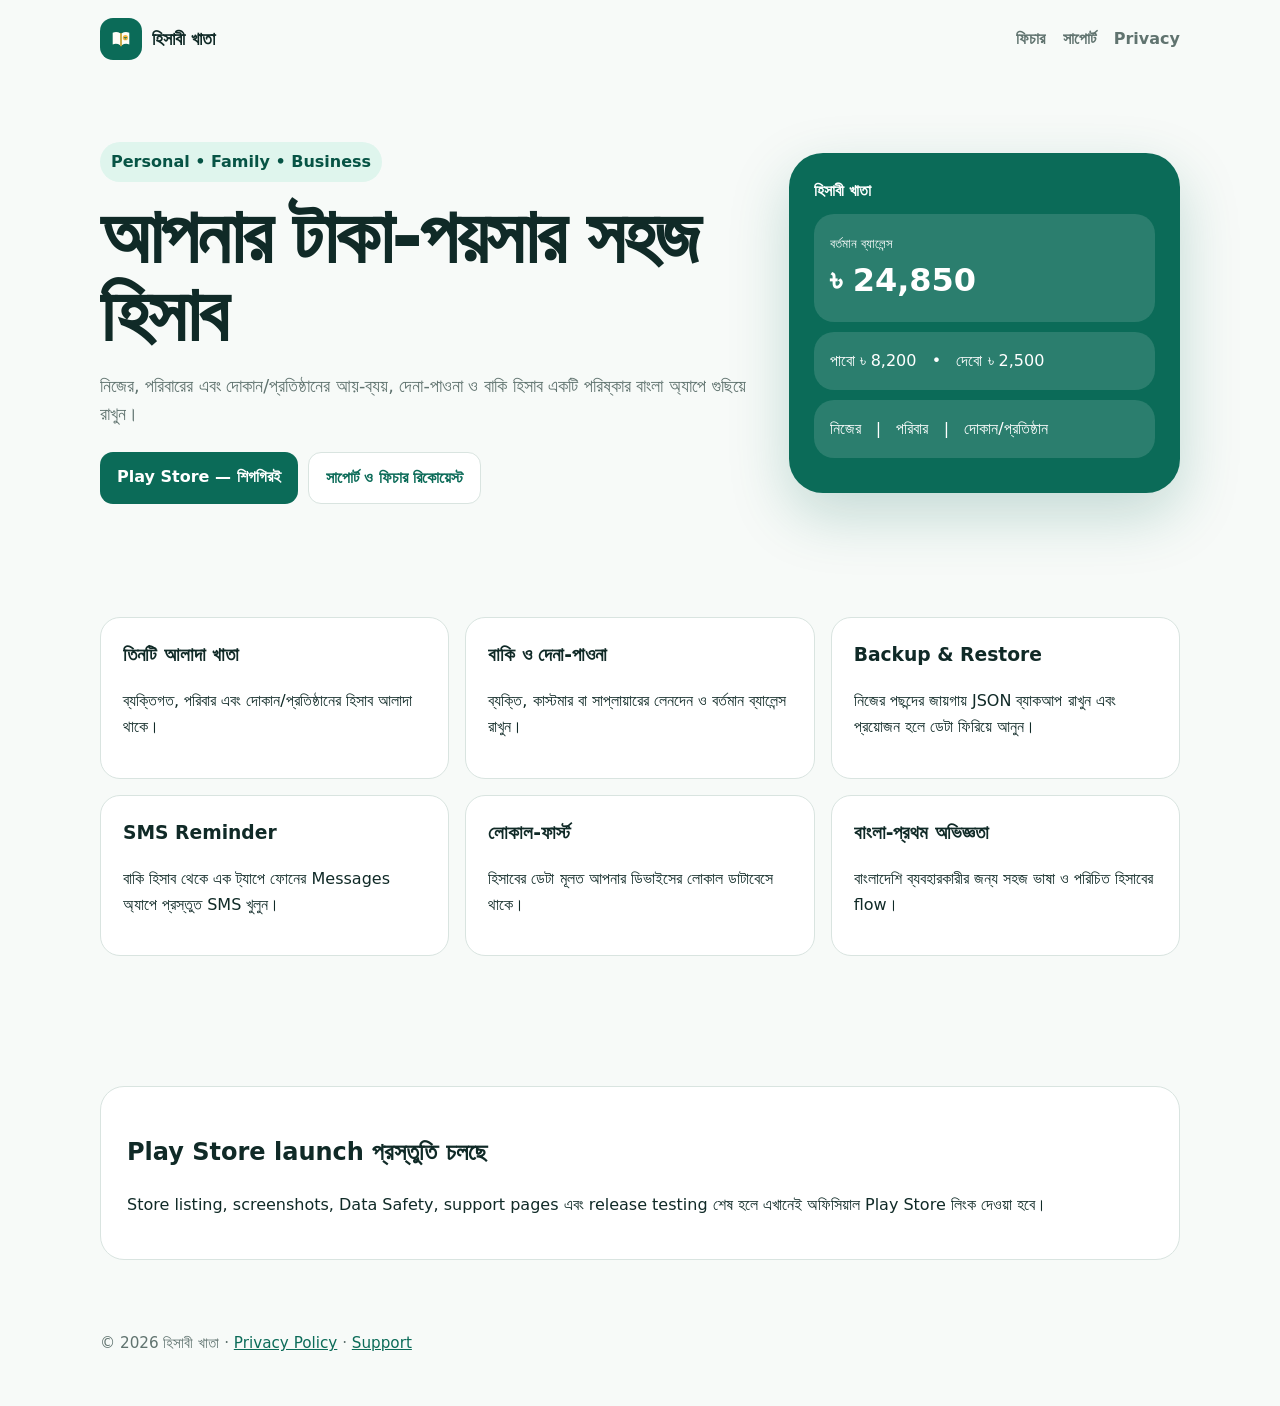
==== docs/index.html @ e55b3d7d "Add launch foundation backup support and branding v1.0" ====
<!doctype html>
<html lang="bn">
<head>
  <meta charset="utf-8">
  <meta name="viewport" content="width=device-width,initial-scale=1">
  <meta name="description" content="হিসাবী খাতা — ব্যক্তিগত, পরিবার ও দোকান/প্রতিষ্ঠানের আয়-ব্যয় ও বাকি হিসাবের সহজ অ্যাপ।">
  <title>হিসাবী খাতা — আপনার টাকা-পয়সার সহজ হিসাব</title>
  <link rel="stylesheet" href="styles.css">
</head>
<body>
<div class="wrap">
  <nav>
    <a class="brand" href="index.html"><span class="mark"><svg viewBox="0 0 108 108" width="28" height="28" aria-hidden="true">
<path fill="#fffdf7" d="M22 30C32 25 42 26 51 32V78C42 72 32 71 22 75Z"/>
<path fill="#fffdf7" d="M57 32C66 26 76 25 86 30V75C76 71 66 72 57 78Z"/>
<path fill="#f4b942" d="M51 32H57V78L54 84L51 78Z"/>
<circle cx="71" cy="49" r="10" fill="#f4b942"/>
<path fill="#0b6b58" d="M65 46H77V49H65ZM68 52H74V55H68Z"/>
</svg></span>হিসাবী খাতা</a>
    <div class="navlinks">
      <a href="#features">ফিচার</a>
      <a href="support.html">সাপোর্ট</a>
      <a href="privacy.html">Privacy</a>
    </div>
  </nav>

  <main>
    <section class="hero">
      <div>
        <span class="badge">Personal • Family • Business</span>
        <h1>আপনার টাকা-পয়সার সহজ হিসাব</h1>
        <p class="lead">নিজের, পরিবারের এবং দোকান/প্রতিষ্ঠানের আয়-ব্যয়, দেনা-পাওনা ও বাকি হিসাব একটি পরিষ্কার বাংলা অ্যাপে গুছিয়ে রাখুন।</p>
        <div class="cta">
          <span class="button">Play Store — শিগগিরই</span>
          <a class="button alt" href="support.html">সাপোর্ট ও ফিচার রিকোয়েস্ট</a>
        </div>
      </div>
      <div class="phone">
        <strong>হিসাবী খাতা</strong>
        <div class="card"><small>বর্তমান ব্যালেন্স</small><br><strong style="font-size:2rem">৳ 24,850</strong></div>
        <div class="card">পাবো ৳ 8,200 &nbsp; • &nbsp; দেবো ৳ 2,500</div>
        <div class="card">নিজের &nbsp; | &nbsp; পরিবার &nbsp; | &nbsp; দোকান/প্রতিষ্ঠান</div>
      </div>
    </section>

    <section id="features">
      <div class="grid">
        <div class="tile"><h3>তিনটি আলাদা খাতা</h3><p>ব্যক্তিগত, পরিবার এবং দোকান/প্রতিষ্ঠানের হিসাব আলাদা থাকে।</p></div>
        <div class="tile"><h3>বাকি ও দেনা-পাওনা</h3><p>ব্যক্তি, কাস্টমার বা সাপ্লায়ারের লেনদেন ও বর্তমান ব্যালেন্স রাখুন।</p></div>
        <div class="tile"><h3>Backup & Restore</h3><p>নিজের পছন্দের জায়গায় JSON ব্যাকআপ রাখুন এবং প্রয়োজন হলে ডেটা ফিরিয়ে আনুন।</p></div>
        <div class="tile"><h3>SMS Reminder</h3><p>বাকি হিসাব থেকে এক ট্যাপে ফোনের Messages অ্যাপে প্রস্তুত SMS খুলুন।</p></div>
        <div class="tile"><h3>লোকাল-ফার্স্ট</h3><p>হিসাবের ডেটা মূলত আপনার ডিভাইসের লোকাল ডাটাবেসে থাকে।</p></div>
        <div class="tile"><h3>বাংলা-প্রথম অভিজ্ঞতা</h3><p>বাংলাদেশি ব্যবহারকারীর জন্য সহজ ভাষা ও পরিচিত হিসাবের flow।</p></div>
      </div>
    </section>

    <section>
      <div class="panel">
        <h2>Play Store launch প্রস্তুতি চলছে</h2>
        <p>Store listing, screenshots, Data Safety, support pages এবং release testing শেষ হলে এখানেই অফিসিয়াল Play Store লিংক দেওয়া হবে।</p>
      </div>
    </section>
  </main>

  <footer>© 2026 হিসাবী খাতা · <a href="privacy.html">Privacy Policy</a> · <a href="support.html">Support</a></footer>
</div>
</body>
</html>
---- docs/styles.css ----
:root {
  --ink: #102a27;
  --brand: #0b6b58;
  --brand-dark: #075445;
  --mint: #dff5ed;
  --gold: #f4b942;
  --paper: #fffdf7;
  --muted: #60736f;
  --line: #d9e4e0;
}
* { box-sizing: border-box; }
body {
  margin: 0;
  font-family: system-ui, -apple-system, "Noto Sans Bengali", "Hind Siliguri", sans-serif;
  color: var(--ink);
  background: #f7faf8;
  line-height: 1.6;
}
a { color: var(--brand); }
.wrap { width: min(1080px, calc(100% - 32px)); margin: 0 auto; }
nav {
  display: flex; align-items: center; justify-content: space-between;
  padding: 18px 0;
}
.brand { display: flex; align-items: center; gap: 10px; font-weight: 800; font-size: 1.12rem; text-decoration: none; color: var(--ink); }
.mark { width: 42px; height: 42px; border-radius: 13px; background: var(--brand); display: grid; place-items: center; }
.navlinks { display: flex; gap: 18px; flex-wrap: wrap; }
.navlinks a { text-decoration: none; color: var(--muted); font-weight: 650; }
.hero { padding: 64px 0 48px; display: grid; grid-template-columns: 1.25fr .75fr; gap: 36px; align-items: center; }
.badge { display: inline-block; padding: 7px 11px; border-radius: 999px; background: var(--mint); color: var(--brand-dark); font-weight: 750; }
h1 { font-size: clamp(2.3rem, 7vw, 4.8rem); line-height: 1.02; margin: 16px 0; letter-spacing: -.04em; }
.lead { font-size: 1.1rem; color: var(--muted); max-width: 650px; }
.cta { display: flex; gap: 10px; flex-wrap: wrap; margin-top: 24px; }
.button { display: inline-block; padding: 12px 17px; border-radius: 13px; background: var(--brand); color: white; text-decoration: none; font-weight: 750; }
.button.alt { background: white; color: var(--brand); border: 1px solid var(--line); }
.phone { background: var(--brand); color: white; border-radius: 34px; padding: 25px; box-shadow: 0 22px 60px rgba(11,107,88,.22); }
.phone .card { background: rgba(255,255,255,.13); border-radius: 20px; padding: 16px; margin: 10px 0; }
.grid { display: grid; grid-template-columns: repeat(3, 1fr); gap: 16px; padding: 30px 0 60px; }
.tile { background: white; border: 1px solid var(--line); border-radius: 20px; padding: 22px; }
.tile h3 { margin-top: 0; }
section { padding: 35px 0; }
.panel { background: white; border: 1px solid var(--line); border-radius: 24px; padding: 26px; }
footer { padding: 36px 0 50px; color: var(--muted); font-size: .95rem; }
.policy h2 { margin-top: 34px; }
.policy { max-width: 820px; }
.small { color: var(--muted); font-size: .94rem; }
@media (max-width: 760px) {
  .hero { grid-template-columns: 1fr; padding-top: 34px; }
  .grid { grid-template-columns: 1fr; }
  .navlinks { gap: 10px; font-size: .9rem; }
}
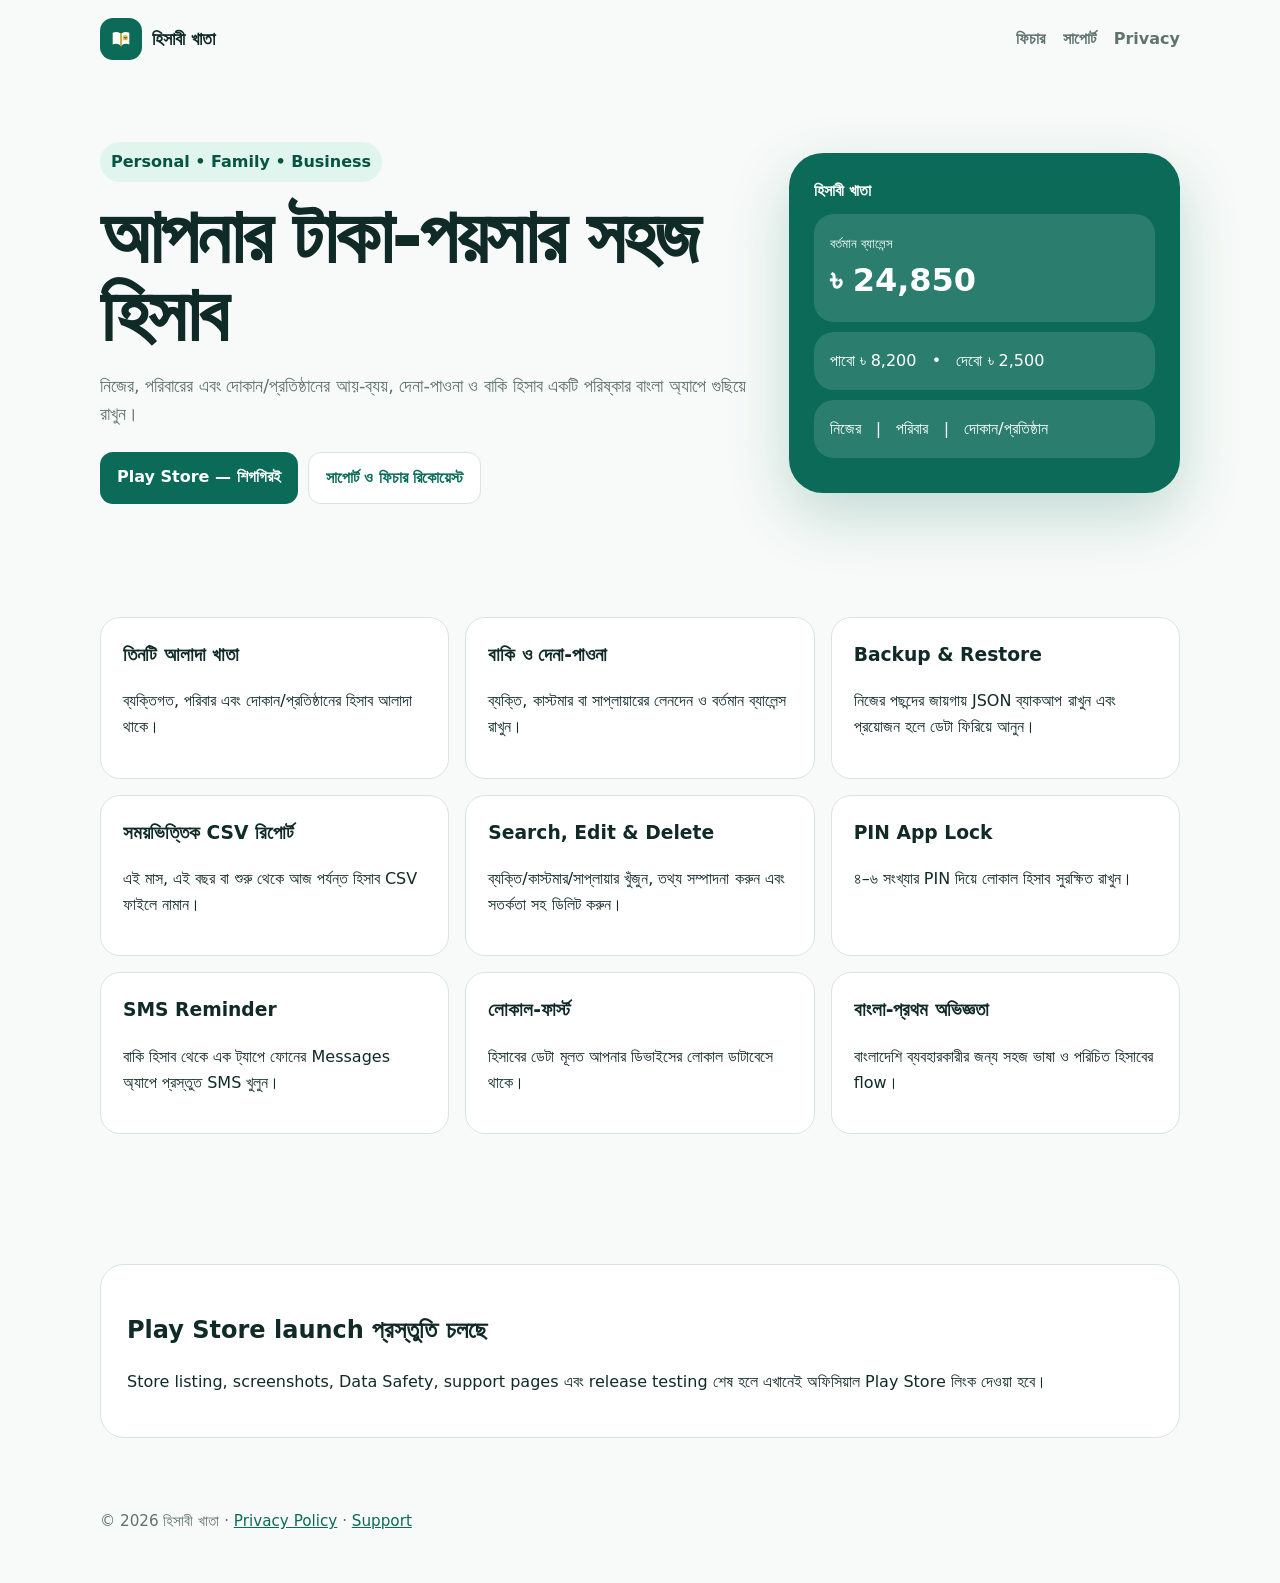
==== commit 4fb9fa1b: "Apply v1.2 commercial tools" ====
--- a/docs/index.html
+++ b/docs/index.html
@@ -48,6 +48,9 @@
         <div class="tile"><h3>তিনটি আলাদা খাতা</h3><p>ব্যক্তিগত, পরিবার এবং দোকান/প্রতিষ্ঠানের হিসাব আলাদা থাকে।</p></div>
         <div class="tile"><h3>বাকি ও দেনা-পাওনা</h3><p>ব্যক্তি, কাস্টমার বা সাপ্লায়ারের লেনদেন ও বর্তমান ব্যালেন্স রাখুন।</p></div>
         <div class="tile"><h3>Backup & Restore</h3><p>নিজের পছন্দের জায়গায় JSON ব্যাকআপ রাখুন এবং প্রয়োজন হলে ডেটা ফিরিয়ে আনুন।</p></div>
+        <div class="tile"><h3>সময়ভিত্তিক CSV রিপোর্ট</h3><p>এই মাস, এই বছর বা শুরু থেকে আজ পর্যন্ত হিসাব CSV ফাইলে নামান।</p></div>
+        <div class="tile"><h3>Search, Edit & Delete</h3><p>ব্যক্তি/কাস্টমার/সাপ্লায়ার খুঁজুন, তথ্য সম্পাদনা করুন এবং সতর্কতা সহ ডিলিট করুন।</p></div>
+        <div class="tile"><h3>PIN App Lock</h3><p>৪–৬ সংখ্যার PIN দিয়ে লোকাল হিসাব সুরক্ষিত রাখুন।</p></div>
         <div class="tile"><h3>SMS Reminder</h3><p>বাকি হিসাব থেকে এক ট্যাপে ফোনের Messages অ্যাপে প্রস্তুত SMS খুলুন।</p></div>
         <div class="tile"><h3>লোকাল-ফার্স্ট</h3><p>হিসাবের ডেটা মূলত আপনার ডিভাইসের লোকাল ডাটাবেসে থাকে।</p></div>
         <div class="tile"><h3>বাংলা-প্রথম অভিজ্ঞতা</h3><p>বাংলাদেশি ব্যবহারকারীর জন্য সহজ ভাষা ও পরিচিত হিসাবের flow।</p></div>
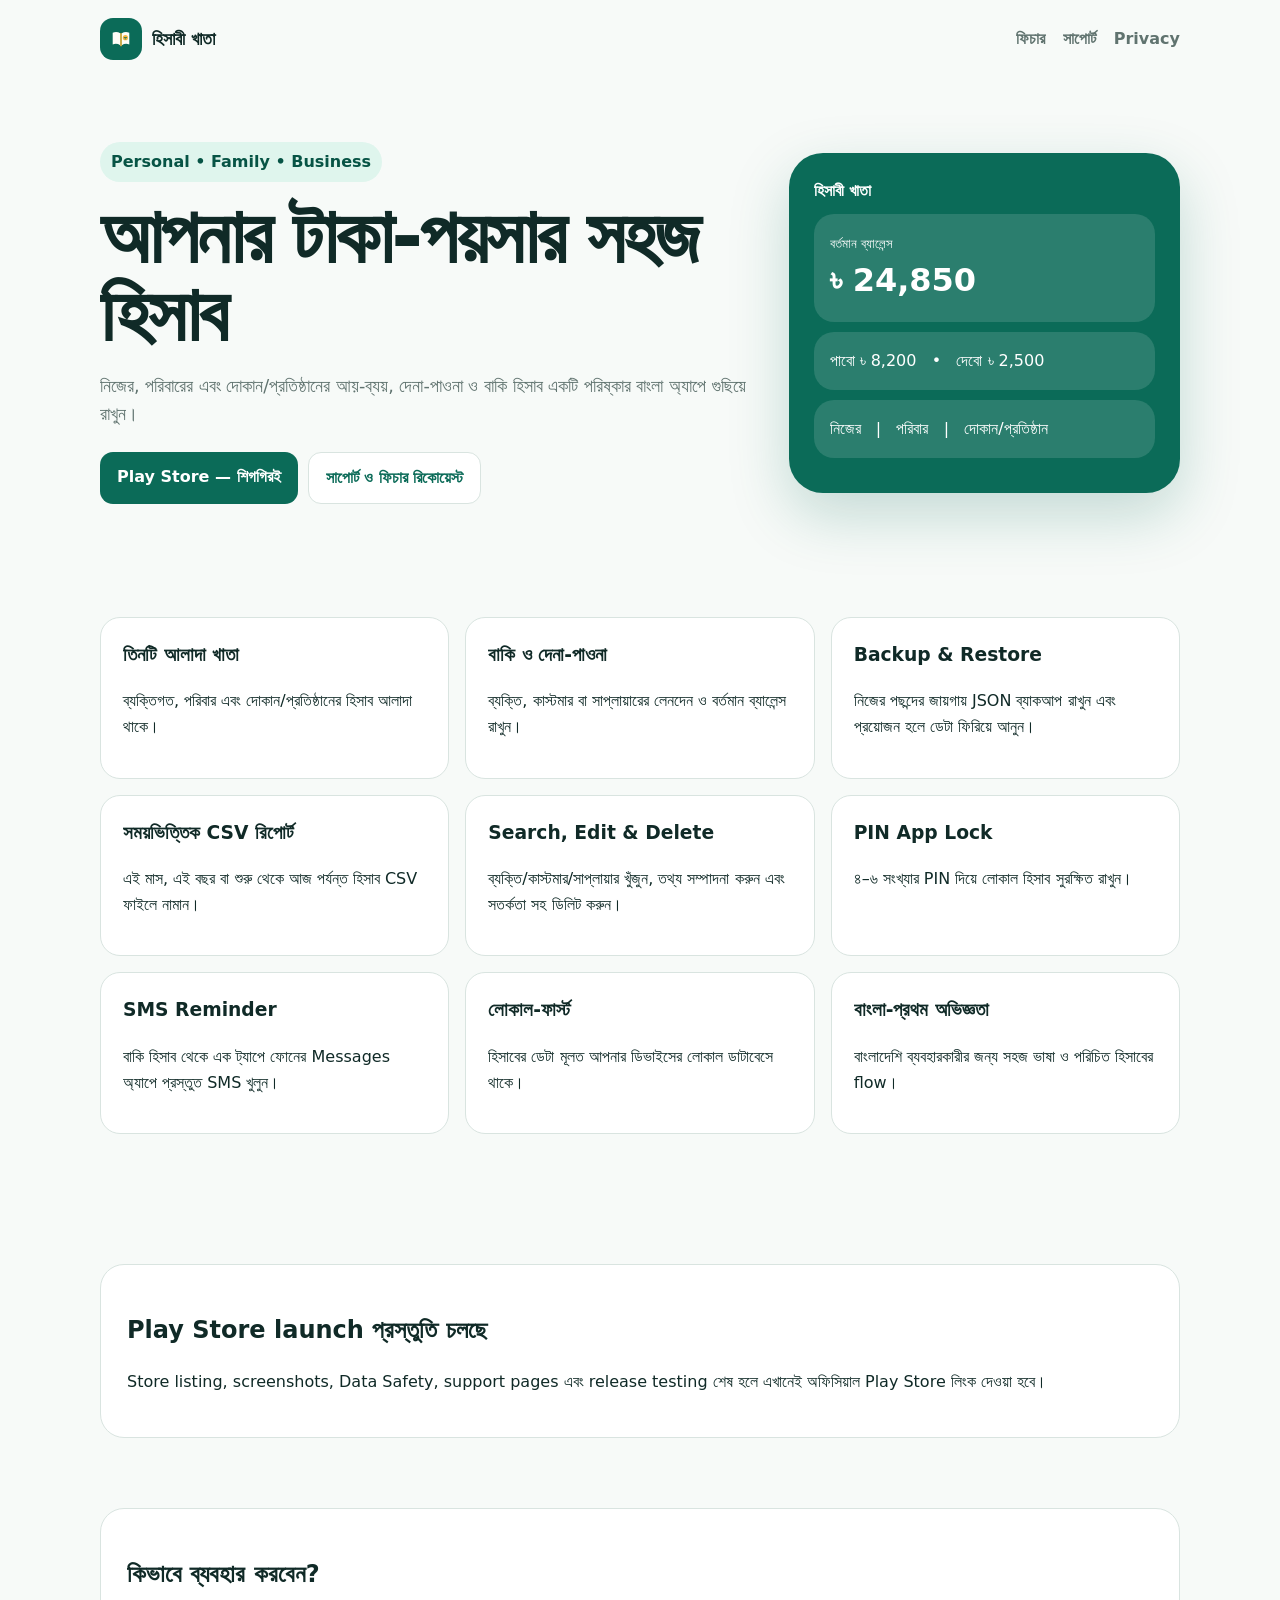
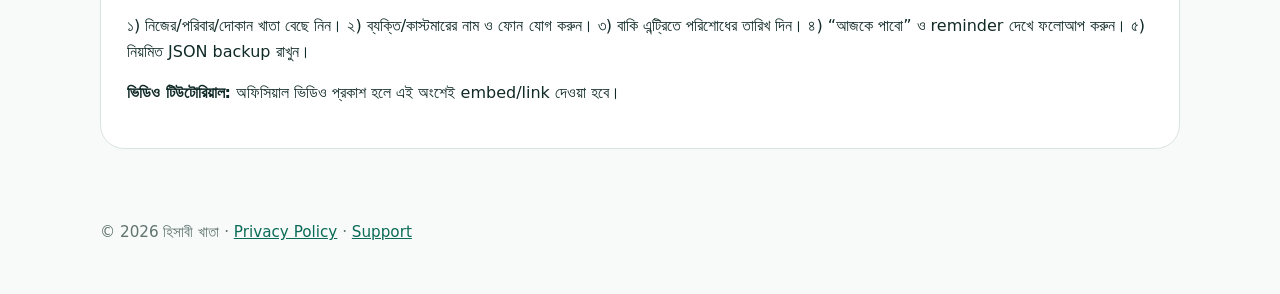
==== commit 6e7c58bb: "Test Hisabi Khata v1.4 complete upgrade" ====
--- a/docs/index.html
+++ b/docs/index.html
@@ -63,6 +63,15 @@
         <p>Store listing, screenshots, Data Safety, support pages এবং release testing শেষ হলে এখানেই অফিসিয়াল Play Store লিংক দেওয়া হবে।</p>
       </div>
     </section>
+
+    <section id="tutorial">
+      <div class="panel">
+        <h2>কিভাবে ব্যবহার করবেন?</h2>
+        <p>১) নিজের/পরিবার/দোকান খাতা বেছে নিন। ২) ব্যক্তি/কাস্টমারের নাম ও ফোন যোগ করুন। ৩) বাকি এন্ট্রিতে পরিশোধের তারিখ দিন। ৪) “আজকে পাবো” ও reminder দেখে ফলোআপ করুন। ৫) নিয়মিত JSON backup রাখুন।</p>
+        <p><strong>ভিডিও টিউটোরিয়াল:</strong> অফিসিয়াল ভিডিও প্রকাশ হলে এই অংশেই embed/link দেওয়া হবে।</p>
+      </div>
+    </section>
+
   </main>
 
   <footer>© 2026 হিসাবী খাতা · <a href="privacy.html">Privacy Policy</a> · <a href="support.html">Support</a></footer>
